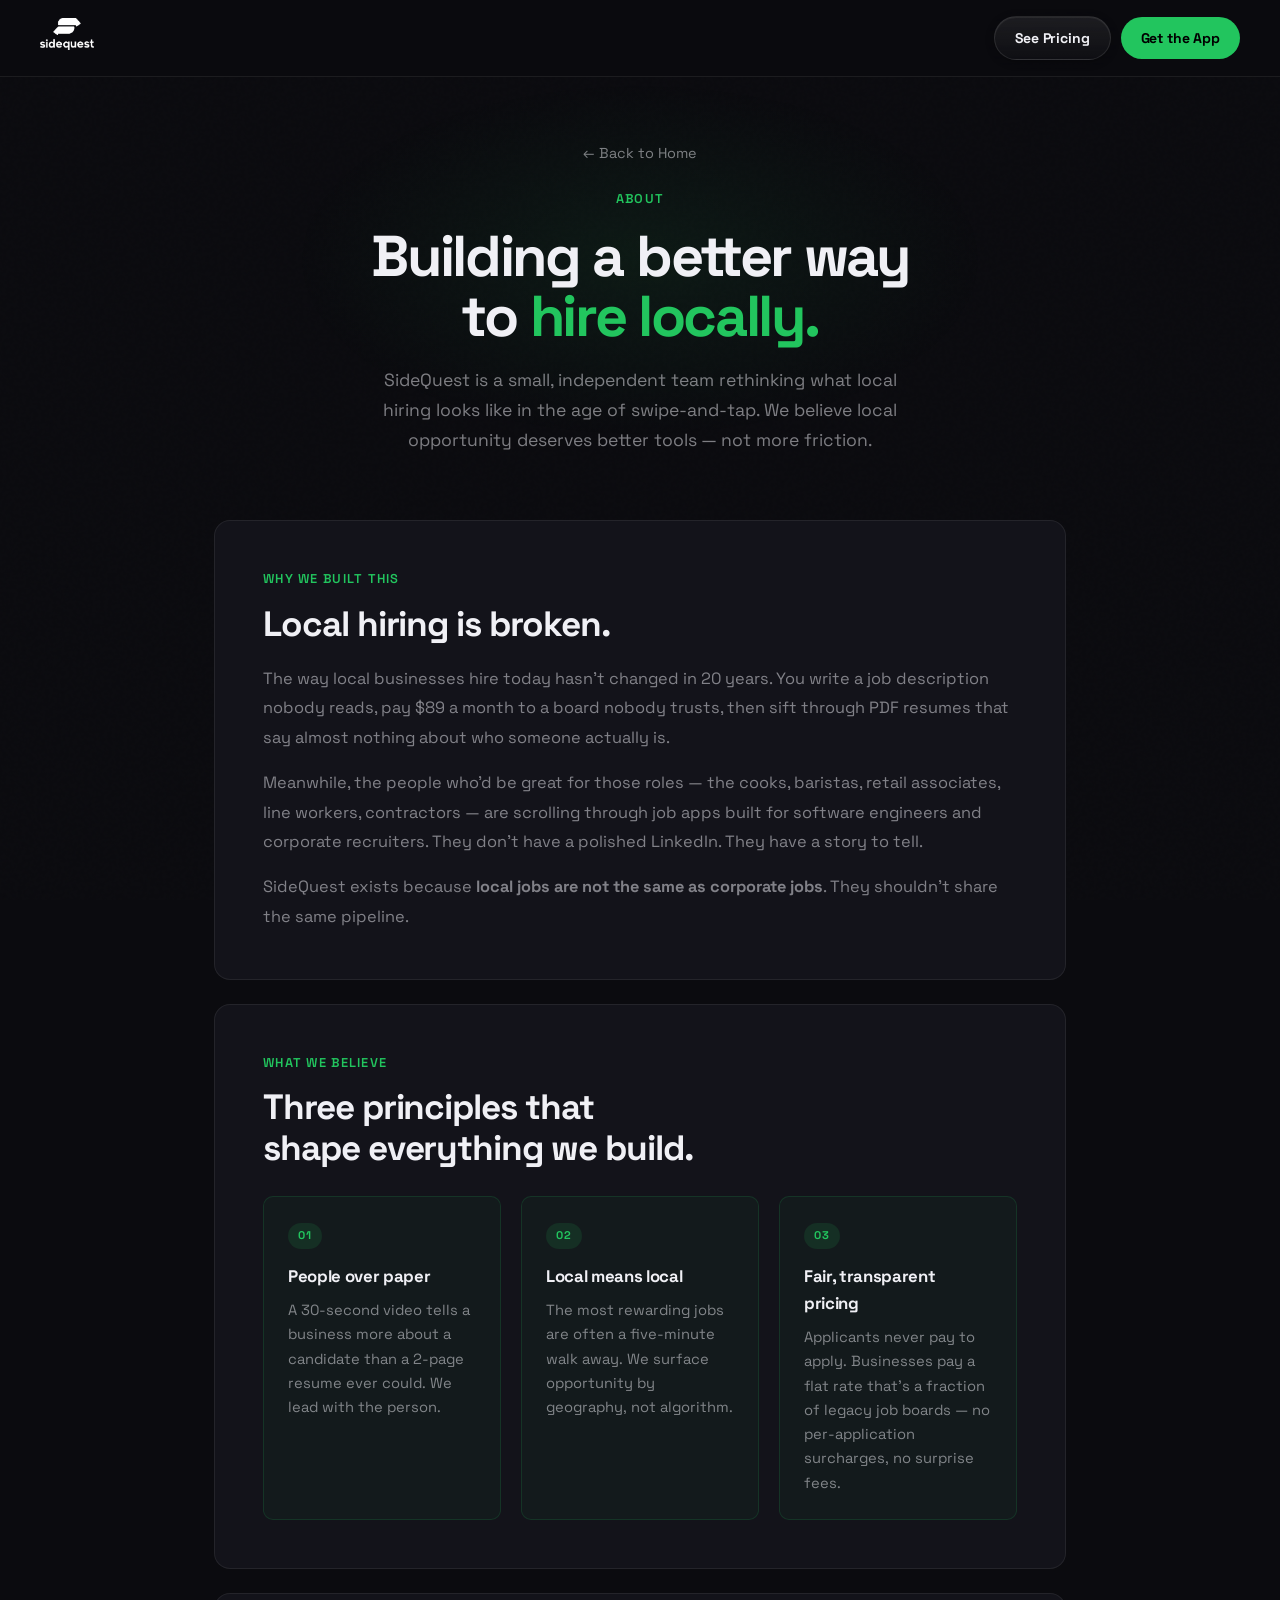
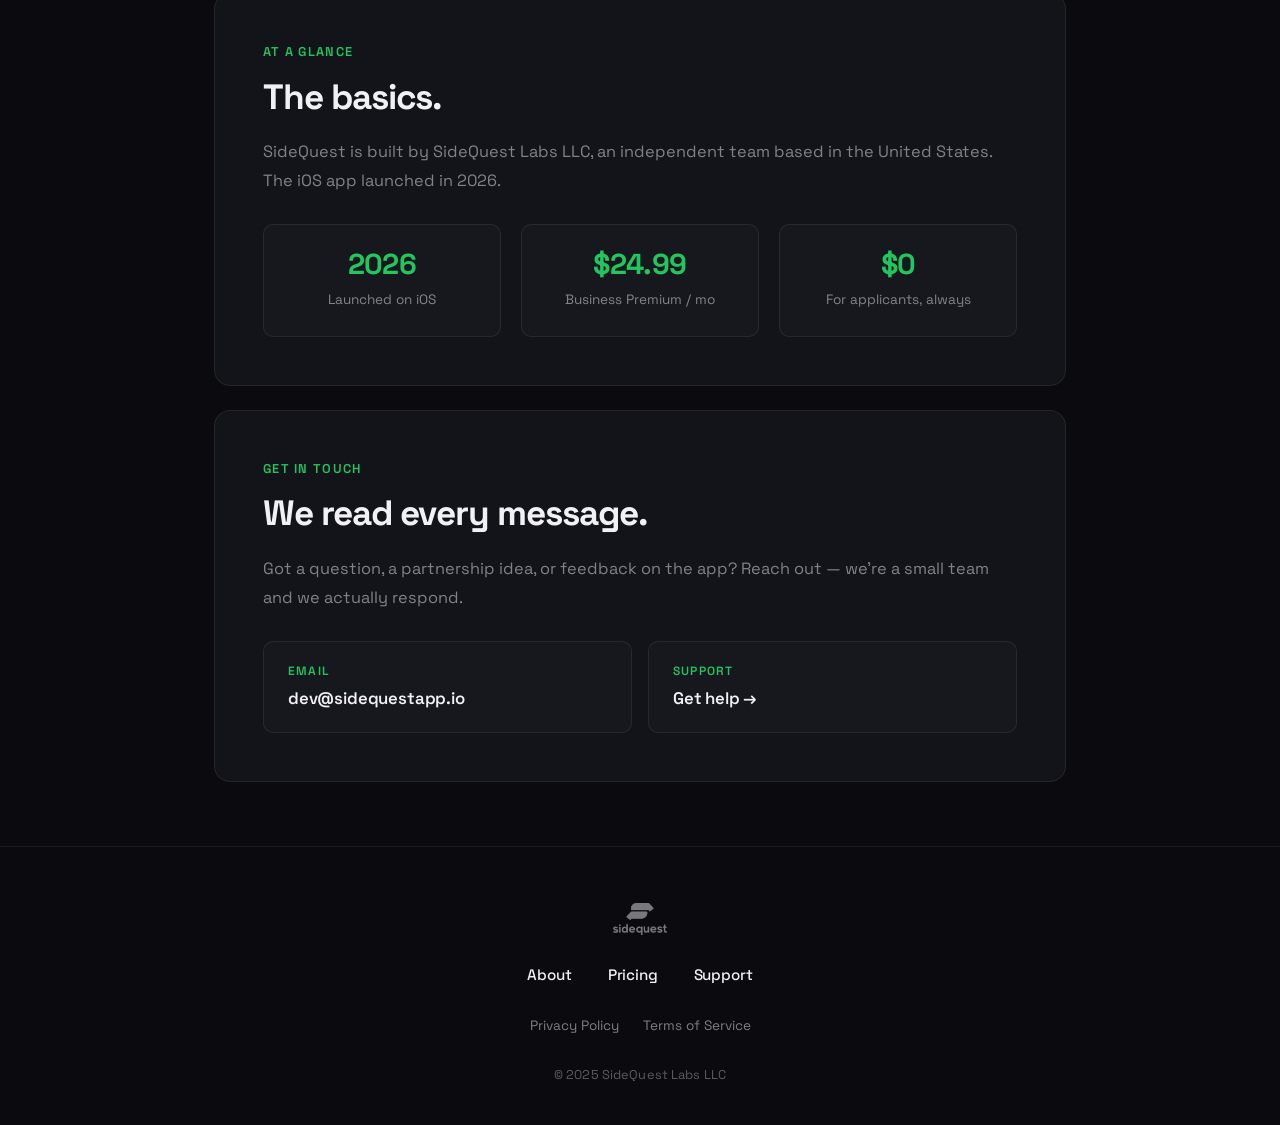
==== about.html @ ab65844a "add pricing and update landing page" ====
<!DOCTYPE html>
<html lang="en">
<head>
  <meta charset="UTF-8" />
  <meta name="viewport" content="width=device-width, initial-scale=1.0" />
  <title>About - SideQuest</title>
  <meta name="description" content="SideQuest is a faster, more human way to hire and get hired locally. No resumes, no agencies, no middlemen." />
  <link rel="stylesheet" href="styles.css" />
  <link href="https://fonts.googleapis.com/css2?family=Space+Grotesk:wght@400;500;600;700&display=swap" rel="stylesheet">
  <style>
    .about-hero {
      max-width: 760px;
      margin: 0 auto;
      padding: 140px 24px 32px;
      text-align: center;
      position: relative;
    }
    .about-hero::before {
      content: '';
      position: absolute;
      top: 80px;
      left: 50%;
      transform: translateX(-50%);
      width: 700px;
      height: 360px;
      background: radial-gradient(ellipse, rgba(34,197,94,0.08) 0%, transparent 70%);
      pointer-events: none;
      z-index: -1;
    }
    .about-hero .section-label { margin-bottom: 16px; }
    .about-hero h1 {
      font-size: clamp(2.4rem, 4.5vw, 3.6rem);
      font-weight: 700;
      letter-spacing: -0.04em;
      line-height: 1.05;
      margin-bottom: 20px;
    }
    .about-hero .accent { color: var(--green); }
    .about-hero p {
      font-size: 1.1rem;
      color: var(--text-muted);
      line-height: 1.7;
      max-width: 560px;
      margin: 0 auto;
    }
    .about-back {
      display: inline-block;
      color: var(--text-muted);
      text-decoration: none;
      font-size: 0.9rem;
      margin-bottom: 24px;
      transition: color 0.2s ease;
    }
    .about-back:hover { color: var(--green); }

    .about-container {
      max-width: 900px;
      margin: 0 auto;
      padding: 32px 24px 40px;
    }

    .about-block {
      background: var(--surface);
      border: 1px solid var(--border);
      border-radius: var(--radius);
      padding: 48px;
      margin-bottom: 24px;
    }
    .about-block .section-label { margin-bottom: 14px; }
    .about-block h2 {
      font-size: clamp(1.6rem, 3vw, 2.2rem);
      font-weight: 700;
      letter-spacing: -0.03em;
      line-height: 1.15;
      margin-bottom: 20px;
    }
    .about-block p {
      font-size: 1.02rem;
      color: var(--text-muted);
      line-height: 1.8;
      margin-bottom: 16px;
    }
    .about-block p:last-child { margin-bottom: 0; }

    .principles-grid {
      display: grid;
      grid-template-columns: 1fr 1fr 1fr;
      gap: 20px;
      margin-top: 28px;
    }
    .principle-card {
      background: rgba(34,197,94,0.04);
      border: 1px solid rgba(34,197,94,0.15);
      border-radius: var(--radius-sm);
      padding: 24px;
    }
    .principle-card .principle-num {
      display: inline-block;
      font-size: 0.7rem;
      font-weight: 700;
      color: var(--green);
      background: var(--green-dim);
      padding: 4px 10px;
      border-radius: 100px;
      letter-spacing: 0.1em;
      margin-bottom: 14px;
    }
    .principle-card h3 {
      font-size: 1.05rem;
      font-weight: 700;
      letter-spacing: -0.02em;
      margin-bottom: 8px;
      color: var(--text);
    }
    .principle-card p {
      font-size: 0.92rem;
      color: var(--text-muted);
      line-height: 1.65;
      margin: 0;
    }

    .stats-row {
      display: grid;
      grid-template-columns: repeat(3, 1fr);
      gap: 20px;
      margin-top: 28px;
    }
    .stat {
      text-align: center;
      padding: 24px 12px;
      background: rgba(255,255,255,0.02);
      border: 1px solid var(--border);
      border-radius: var(--radius-sm);
    }
    .stat .stat-num {
      display: block;
      font-size: 1.8rem;
      font-weight: 700;
      color: var(--green);
      letter-spacing: -0.02em;
      line-height: 1.1;
      margin-bottom: 6px;
    }
    .stat .stat-label {
      font-size: 0.85rem;
      color: var(--text-muted);
      line-height: 1.4;
    }

    .contact-row {
      display: flex;
      flex-wrap: wrap;
      gap: 16px;
      margin-top: 28px;
    }
    .contact-btn {
      flex: 1;
      min-width: 220px;
      display: flex;
      flex-direction: column;
      gap: 4px;
      padding: 20px 24px;
      background: rgba(255,255,255,0.02);
      border: 1px solid var(--border);
      border-radius: var(--radius-sm);
      text-decoration: none;
      transition: border-color 0.2s ease, transform 0.2s ease;
    }
    .contact-btn:hover {
      border-color: var(--green);
      transform: translateY(-2px);
    }
    .contact-btn .contact-label {
      font-size: 0.75rem;
      font-weight: 600;
      color: var(--green);
      text-transform: uppercase;
      letter-spacing: 0.1em;
    }
    .contact-btn .contact-value {
      font-size: 1.05rem;
      font-weight: 600;
      color: var(--text);
      letter-spacing: -0.01em;
    }

    @media (max-width: 760px) {
      .about-hero { padding: 110px 20px 16px; }
      .about-container { padding: 24px 20px 32px; }
      .about-block { padding: 32px 24px; }
      .principles-grid { grid-template-columns: 1fr; }
      .stats-row { grid-template-columns: repeat(3, 1fr); gap: 12px; }
      .stat { padding: 18px 8px; }
      .stat .stat-num { font-size: 1.4rem; }
    }
  </style>
</head>
<body>

  <!-- NAV -->
  <nav class="nav">
    <a href="/"><img src="assets/logo.png" alt="SideQuest" class="nav-logo"></a>
    <div class="nav-actions">
      <a href="/pricing.html" class="nav-cta-secondary">See Pricing</a>
      <a href="https://apps.apple.com/us/app/sidequest-find-local-jobs/id6760982014" target="_blank" class="nav-cta">Get the App</a>
    </div>
  </nav>

  <!-- HERO -->
  <section class="about-hero reveal">
    <a href="/" class="about-back">&larr; Back to Home</a>
    <div class="section-label">About</div>
    <h1>Building a better way<br>to <span class="accent">hire locally.</span></h1>
    <p>SideQuest is a small, independent team rethinking what local hiring looks like in the age of swipe-and-tap. We believe local opportunity deserves better tools &mdash; not more friction.</p>
  </section>

  <div class="about-container">

    <!-- WHY -->
    <section class="about-block reveal">
      <div class="section-label">Why we built this</div>
      <h2>Local hiring is broken.</h2>
      <p>The way local businesses hire today hasn't changed in 20 years. You write a job description nobody reads, pay $89 a month to a board nobody trusts, then sift through PDF resumes that say almost nothing about who someone actually is.</p>
      <p>Meanwhile, the people who'd be great for those roles &mdash; the cooks, baristas, retail associates, line workers, contractors &mdash; are scrolling through job apps built for software engineers and corporate recruiters. They don't have a polished LinkedIn. They have a story to tell.</p>
      <p>SideQuest exists because <strong>local jobs are not the same as corporate jobs</strong>. They shouldn't share the same pipeline.</p>
    </section>

    <!-- WHAT WE BELIEVE -->
    <section class="about-block reveal">
      <div class="section-label">What we believe</div>
      <h2>Three principles that<br>shape everything we build.</h2>

      <div class="principles-grid">
        <div class="principle-card">
          <span class="principle-num">01</span>
          <h3>People over paper</h3>
          <p>A 30-second video tells a business more about a candidate than a 2-page resume ever could. We lead with the person.</p>
        </div>
        <div class="principle-card">
          <span class="principle-num">02</span>
          <h3>Local means local</h3>
          <p>The most rewarding jobs are often a five-minute walk away. We surface opportunity by geography, not algorithm.</p>
        </div>
        <div class="principle-card">
          <span class="principle-num">03</span>
          <h3>Fair, transparent pricing</h3>
          <p>Applicants never pay to apply. Businesses pay a flat rate that's a fraction of legacy job boards &mdash; no per-application surcharges, no surprise fees.</p>
        </div>
      </div>
    </section>

    <!-- AT A GLANCE -->
    <section class="about-block reveal">
      <div class="section-label">At a glance</div>
      <h2>The basics.</h2>
      <p>SideQuest is built by SideQuest Labs LLC, an independent team based in the United States. The iOS app launched in 2026.</p>
      <div class="stats-row">
        <div class="stat">
          <span class="stat-num">2026</span>
          <span class="stat-label">Launched on iOS</span>
        </div>
        <div class="stat">
          <span class="stat-num">$24.99</span>
          <span class="stat-label">Business Premium / mo</span>
        </div>
        <div class="stat">
          <span class="stat-num">$0</span>
          <span class="stat-label">For applicants, always</span>
        </div>
      </div>
    </section>

    <!-- CONTACT -->
    <section class="about-block reveal">
      <div class="section-label">Get in touch</div>
      <h2>We read every message.</h2>
      <p>Got a question, a partnership idea, or feedback on the app? Reach out &mdash; we're a small team and we actually respond.</p>

      <div class="contact-row">
        <a href="mailto:dev@sidequestapp.io" class="contact-btn">
          <span class="contact-label">Email</span>
          <span class="contact-value">dev@sidequestapp.io</span>
        </a>
        <a href="/support.html" class="contact-btn">
          <span class="contact-label">Support</span>
          <span class="contact-value">Get help &rarr;</span>
        </a>
      </div>
    </section>
  </div>

  <!-- FOOTER -->
  <footer class="footer">
    <img src="assets/logo.png" alt="SideQuest" class="footer-logo">
    <div class="footer-nav">
      <a href="/about.html">About</a>
      <a href="/pricing.html">Pricing</a>
      <a href="/support.html">Support</a>
    </div>
    <div class="footer-legal">
      <a href="/privacy.html">Privacy Policy</a>
      <a href="/terms.html">Terms of Service</a>
    </div>
    <p class="footer-copyright">&copy; 2025 SideQuest Labs LLC</p>
  </footer>

  <script>
    document.documentElement.classList.add('js');
    const observer = new IntersectionObserver((entries) => {
      entries.forEach(entry => {
        if (entry.isIntersecting) entry.target.classList.add('visible');
      });
    }, { threshold: 0.1 });
    document.querySelectorAll('.reveal').forEach(el => observer.observe(el));
  </script>
</body>
</html>
---- styles.css ----
/* =========================================
   RESET & BASE
   ========================================= */
*, *::before, *::after {
  box-sizing: border-box;
  margin: 0;
  padding: 0;
}

:root {
  --green: #22c55e;
  --green-dim: rgba(34, 197, 94, 0.12);
  --green-glow: rgba(34, 197, 94, 0.3);
  --bg: #0b0b0f;
  --surface: #13131a;
  --surface-2: #1c1c26;
  --border: rgba(255,255,255,0.07);
  --text: #f0f0f5;
  --text-muted: rgba(240,240,245,0.5);
  --radius: 16px;
  --radius-sm: 10px;
}

html {
  scroll-behavior: smooth;
}

body {
  font-family: 'Space Grotesk', sans-serif;
  background-color: var(--bg);
  color: var(--text);
  line-height: 1.6;
  overflow-x: hidden;
}

/* =========================================
   NOISE OVERLAY (subtle texture)
   ========================================= */
body::before {
  content: '';
  position: fixed;
  inset: 0;
  background-image: url("data:image/svg+xml,%3Csvg viewBox='0 0 256 256' xmlns='http://www.w3.org/2000/svg'%3E%3Cfilter id='noise'%3E%3CfeTurbulence type='fractalNoise' baseFrequency='0.9' numOctaves='4' stitchTiles='stitch'/%3E%3C/filter%3E%3Crect width='100%25' height='100%25' filter='url(%23noise)' opacity='0.03'/%3E%3C/svg%3E");
  pointer-events: none;
  z-index: 0;
  opacity: 0.4;
}

/* =========================================
   NAV
   ========================================= */
.nav {
  position: fixed;
  top: 0;
  left: 0;
  right: 0;
  z-index: 100;
  display: flex;
  align-items: center;
  justify-content: space-between;
  padding: 16px 40px;
  background: rgba(11,11,15,0.7);
  backdrop-filter: blur(20px);
  -webkit-backdrop-filter: blur(20px);
  border-bottom: 1px solid var(--border);
}

.nav-logo {
  height: 32px;
  filter: invert(1);
}

.nav-actions {
  display: flex;
  align-items: center;
  gap: 10px;
}

.nav-cta,
.nav-cta:visited {
  background: var(--green);
  color: #000;
  font-weight: 700;
  font-size: 0.875rem;
  padding: 10px 20px;
  border-radius: 100px;
  text-decoration: none;
  transition: opacity 0.2s ease, transform 0.2s ease;
  letter-spacing: -0.01em;
}

.nav-cta:hover {
  opacity: 0.85;
  transform: scale(1.03);
}

.nav-cta-secondary,
.nav-cta-secondary:visited {
  background: linear-gradient(180deg, rgba(255,255,255,0.08) 0%, rgba(255,255,255,0.025) 100%);
  color: var(--text);
  font-weight: 700;
  font-size: 0.875rem;
  padding: 10px 20px;
  border-radius: 100px;
  border: 1px solid rgba(255,255,255,0.1);
  text-decoration: none;
  letter-spacing: -0.01em;
  box-shadow:
    inset 0 1px 0 rgba(255,255,255,0.06),
    0 2px 8px rgba(0,0,0,0.25);
  transition: background 0.2s ease, border-color 0.2s ease, transform 0.2s ease, box-shadow 0.2s ease;
}

.nav-cta-secondary:hover {
  background: linear-gradient(180deg, rgba(255,255,255,0.12) 0%, rgba(255,255,255,0.05) 100%);
  border-color: rgba(255,255,255,0.2);
  transform: scale(1.03);
  box-shadow:
    inset 0 1px 0 rgba(255,255,255,0.08),
    0 4px 14px rgba(0,0,0,0.35);
}

@media (max-width: 540px) {
  .nav-cta-secondary { display: none; }
}

/* =========================================
   HERO
   ========================================= */
.hero {
  min-height: 100vh;
  display: flex;
  align-items: center;
  justify-content: center;
  gap: 80px;
  padding: 120px 40px 80px;
  position: relative;
  max-width: 1100px;
  margin: 0 auto;
}

/* ambient background glow */
.hero::before {
  content: '';
  position: absolute;
  top: 10%;
  left: 50%;
  transform: translateX(-50%);
  width: 800px;
  height: 500px;
  background: radial-gradient(ellipse, rgba(34,197,94,0.08) 0%, transparent 70%);
  pointer-events: none;
}

.hero-content {
  flex: 1 1 480px;
  max-width: 520px;
}

.badge {
  display: inline-block;
  background: var(--green-dim);
  color: var(--green);
  font-size: 0.8rem;
  font-weight: 600;
  padding: 6px 14px;
  border-radius: 100px;
  border: 1px solid rgba(34,197,94,0.25);
  margin-bottom: 24px;
  letter-spacing: 0.05em;
  text-transform: uppercase;
}

.hero h1 {
  font-size: clamp(3rem, 5vw, 4.5rem);
  font-weight: 700;
  line-height: 1.05;
  letter-spacing: -0.04em;
  margin-bottom: 20px;
}

.accent {
  color: var(--green);
}

.hero-sub {
  font-size: 1.15rem;
  color: var(--text-muted);
  margin-bottom: 40px;
  max-width: 400px;
  line-height: 1.7;
}

.hero-actions {
  display: flex;
  flex-direction: column;
  gap: 20px;
  align-items: flex-start;
}

.btn-primary {
  display: inline-block;
  background: var(--green);
  color: #000;
  font-weight: 700;
  font-size: 1rem;
  padding: 14px 28px;
  border-radius: 100px;
  text-decoration: none;
  transition: opacity 0.2s, transform 0.2s;
  letter-spacing: -0.01em;
}

.btn-primary:hover {
  opacity: 0.85;
  transform: scale(1.03);
}

.store-pills {
  display: flex;
  gap: 16px;
  align-items: center;
}

.android-coming {
  font-size: 0.9rem;
  color: var(--text-muted);
  font-weight: 500;
}

.pricing-link,
.pricing-link:visited {
  color: var(--green);
  font-size: 0.9rem;
  font-weight: 600;
  text-decoration: none;
  letter-spacing: -0.01em;
  transition: opacity 0.2s ease;
}

.pricing-link:hover {
  opacity: 0.8;
}

.price-hint {
  display: inline-flex;
  align-items: center;
  gap: 8px;
  font-size: 0.85rem;
  color: var(--text-muted);
  flex-wrap: wrap;
}

.price-hint strong {
  color: var(--text);
  font-weight: 600;
}

.price-hint .dot {
  width: 4px;
  height: 4px;
  border-radius: 50%;
  background: var(--text-muted);
  display: inline-block;
}

.store-pills img {
  height: 40px;
  border-radius: 8px;
  opacity: 0.75;
  transition: opacity 0.2s;
}

.store-pills img:hover {
  opacity: 1;
}

/* =========================================
   APP STORE BUTTON (NATIVE)
   ========================================= */
.app-store-btn {
  display: flex;
  align-items: center;
  gap: 8px;
  background: #000;
  color: var(--text);
  padding: 6px 14px;
  border-radius: 8px;
  border: 1px solid rgba(255,255,255,0.1);
  text-decoration: none;
  transition: all 0.2s ease;
}

.app-store-btn:hover {
  transform: translateY(-2px);
  border-color: var(--green);
  box-shadow: 0 8px 20px rgba(34, 197, 94, 0.2) !important;
  animation-play-state: paused;
}

.app-store-btn .apple-icon {
  width: 18px;
  height: 18px;
  flex-shrink: 0;
  margin-bottom: 2px;
}

.app-store-text {
  display: flex;
  flex-direction: column;
  align-items: flex-start;
  white-space: nowrap;
}

.download-text {
  font-size: 0.55rem;
  font-weight: 500;
  text-transform: uppercase;
  letter-spacing: 0.02em;
  color: var(--text-muted);
  line-height: 1;
}

.store-name {
  font-size: 0.95rem;
  font-weight: 600;
  line-height: 1.1;
  letter-spacing: -0.01em;
}

.hero-visual {
  flex: 0 0 auto;
  position: relative;
  display: flex;
  align-items: center;
  justify-content: center;
}

.phone-glow {
  position: absolute;
  width: 260px;
  height: 500px;
  background: radial-gradient(ellipse, var(--green-glow) 0%, transparent 70%);
  filter: blur(40px);
  pointer-events: none;
}

.hero-phone {
  width: 260px;
  border-radius: 36px;
  box-shadow: 0 40px 80px rgba(0,0,0,0.6), 0 0 0 1px rgba(255,255,255,0.06);
  position: relative;
  z-index: 1;
}

/* =========================================
   SECTION COMMON
   ========================================= */
.section-container {
  max-width: 1100px;
  margin: 0 auto;
  padding: 100px 40px;
}

.section-label {
  font-size: 0.8rem;
  font-weight: 600;
  color: var(--green);
  text-transform: uppercase;
  letter-spacing: 0.1em;
  margin-bottom: 16px;
}

.section-title {
  font-size: clamp(2rem, 4vw, 3rem);
  font-weight: 700;
  letter-spacing: -0.03em;
  line-height: 1.1;
  margin-bottom: 60px;
}

/* =========================================
   ROLES GRID
   ========================================= */
.roles-grid {
  display: grid;
  grid-template-columns: 1fr 1fr;
  gap: 24px;
}

.role-card {
  background: var(--surface);
  border: 1px solid var(--border);
  border-radius: var(--radius);
  padding: 36px;
  transition: border-color 0.3s ease, transform 0.3s ease;
}

.role-card:hover {
  border-color: rgba(34,197,94,0.3);
  transform: translateY(-4px);
}

.role-icon {
  width: 48px;
  height: 48px;
  border-radius: 12px;
  display: flex;
  align-items: center;
  justify-content: center;
  margin-bottom: 20px;
}

.applicant-icon {
  background: var(--green-dim);
  color: var(--green);
}

.biz-icon {
  background: rgba(255,255,255,0.05);
  color: var(--text-muted);
}

.role-card h3 {
  font-size: 1.25rem;
  font-weight: 700;
  letter-spacing: -0.02em;
  margin-bottom: 16px;
}

.role-card ul {
  list-style: none;
  padding: 0;
  display: flex;
  flex-direction: column;
  gap: 10px;
}

.role-card ul li {
  font-size: 0.95rem;
  color: var(--text-muted);
  padding-left: 20px;
  position: relative;
}

.role-card ul li::before {
  content: '→';
  position: absolute;
  left: 0;
  color: var(--green);
  font-size: 0.8rem;
  top: 2px;
}

/* =========================================
   SCREENSHOTS SHOWCASE
   ========================================= */
.screenshots-section {
  border-top: 1px solid var(--border);
}

.screenshots-showcase {
  display: grid;
  grid-template-columns: repeat(3, 1fr);
  gap: 32px;
  align-items: start;
}

.screenshot-item {
  display: flex;
  flex-direction: column;
  align-items: center;
  gap: 20px;
}

.app-screenshot {
  width: 100%;
  max-width: 220px;
  height: auto;
  border-radius: 28px;
  box-shadow: 0 24px 60px rgba(0,0,0,0.5), 0 0 0 1px rgba(255,255,255,0.06);
  transition: transform 0.4s ease, box-shadow 0.4s ease;
}

.app-screenshot:hover {
  transform: translateY(-8px) scale(1.02);
  box-shadow: 0 40px 80px rgba(0,0,0,0.6), 0 0 0 1px rgba(34,197,94,0.2);
}

.screenshot-caption {
  text-align: center;
}

.caption-step {
  display: block;
  font-size: 0.75rem;
  font-weight: 700;
  color: var(--green);
  letter-spacing: 0.1em;
  margin-bottom: 6px;
}

.screenshot-caption p {
  font-size: 0.9rem;
  color: var(--text-muted);
  line-height: 1.5;
}

/* =========================================
   MISSION
   ========================================= */
.mission-section {
  border-top: 1px solid var(--border);
}

.mission-card {
  background: var(--surface);
  border: 1px solid var(--border);
  border-radius: 24px;
  padding: 64px;
  text-align: center;
  position: relative;
  overflow: hidden;
}

.mission-card::before {
  content: '';
  position: absolute;
  top: 0;
  left: 50%;
  transform: translateX(-50%);
  width: 600px;
  height: 200px;
  background: radial-gradient(ellipse, rgba(34,197,94,0.08) 0%, transparent 70%);
  pointer-events: none;
}

.mission-card .section-label {
  margin-bottom: 20px;
}

.mission-card h2 {
  font-size: clamp(1.8rem, 3.5vw, 2.8rem);
  font-weight: 700;
  letter-spacing: -0.03em;
  line-height: 1.15;
  margin-bottom: 20px;
}

.mission-card p {
  font-size: 1.05rem;
  color: var(--text-muted);
  max-width: 520px;
  margin: 0 auto 36px;
  line-height: 1.75;
}

/* =========================================
   FOOTER
   ========================================= */
.footer {
  border-top: 1px solid var(--border);
  padding: 56px 40px 40px;
  text-align: center;
  display: flex;
  flex-direction: column;
  align-items: center;
  gap: 28px;
}

.footer-logo {
  height: 32px;
  filter: invert(1);
  opacity: 0.45;
}

.footer-nav {
  display: flex;
  flex-wrap: wrap;
  justify-content: center;
  gap: 36px;
}

.footer-nav a,
.footer-nav a:visited {
  color: var(--text);
  font-size: 0.95rem;
  font-weight: 500;
  letter-spacing: -0.01em;
  text-decoration: none;
  transition: color 0.2s ease;
}

.footer-nav a:hover {
  color: var(--green);
}

.footer-legal {
  display: flex;
  flex-wrap: wrap;
  justify-content: center;
  gap: 24px;
}

.footer-legal a,
.footer-legal a:visited {
  color: var(--text-muted);
  font-size: 0.85rem;
  text-decoration: none;
  transition: color 0.2s ease;
}

.footer-legal a:hover {
  color: var(--green);
}

.footer-copyright {
  font-size: 0.8rem;
  color: var(--text-muted);
  opacity: 0.7;
  margin: 0;
  letter-spacing: 0.01em;
}

@media (max-width: 600px) {
  .footer {
    padding: 40px 24px 32px;
    gap: 24px;
  }
  .footer-nav { gap: 24px; }
  .footer-legal { gap: 16px; }
}

/* =========================================
   ANIMATIONS
   ========================================= */
@keyframes floating {
  0%, 100% { transform: translateY(0); }
  50% { transform: translateY(-12px); }
}

.floating {
  animation: floating 4s ease-in-out infinite;
}

.floating-delayed {
  animation: floating 4s ease-in-out infinite;
  animation-delay: -2s;
}

@keyframes pulse-ring {
  0%, 100% {
    box-shadow: 0 0 0 0 rgba(34,197,94,0.3);
  }
  50% {
    box-shadow: 0 0 0 10px rgba(34,197,94,0);
  }
}

.pulse-btn {
  animation: pulse-ring 2.5s infinite;
}

/* Reveal on scroll — only hide when JS is available */
.js .reveal {
  opacity: 0;
  transform: translateY(32px);
  transition: opacity 0.7s ease, transform 0.7s ease;
}

.reveal.delay-1 {
  transition-delay: 0.15s;
}

.reveal.delay-2 {
  transition-delay: 0.3s;
}

.reveal.visible {
  opacity: 1;
  transform: translateY(0);
}

/* =========================================
   RESPONSIVE
   ========================================= */
@media (max-width: 900px) {
  .nav {
    padding: 14px 24px;
  }

  .hero {
    flex-direction: column-reverse;
    gap: 48px;
    padding: 100px 24px 60px;
    text-align: center;
    min-height: auto;
  }

  .hero-content {
    max-width: 100%;
  }

  .hero-actions {
    align-items: center;
  }

  .hero-sub {
    margin: 0 auto 40px;
  }

  .hero-phone {
    width: 200px;
  }

  .phone-glow {
    width: 200px;
    height: 380px;
  }

  .section-container {
    padding: 72px 24px;
  }

  .roles-grid {
    grid-template-columns: 1fr;
  }

  .screenshots-showcase {
    grid-template-columns: 1fr;
    gap: 48px;
  }


  .screenshot-item {
    flex-direction: row;
    text-align: left;
    gap: 24px;
  }

  .app-screenshot {
    max-width: 130px;
    flex-shrink: 0;
  }

  .screenshot-caption {
    text-align: left;
  }

  .mission-card {
    padding: 40px 24px;
  }
}

@media (max-width: 480px) {
  .hero h1 {
    font-size: 2.5rem;
  }

  .store-pills {
    justify-content: center;
  }

  .screenshot-item {
    flex-direction: column;
    align-items: center;
    text-align: center;
  }

  .app-screenshot {
    max-width: 180px;
  }

  .screenshot-caption {
    text-align: center;
  }
}
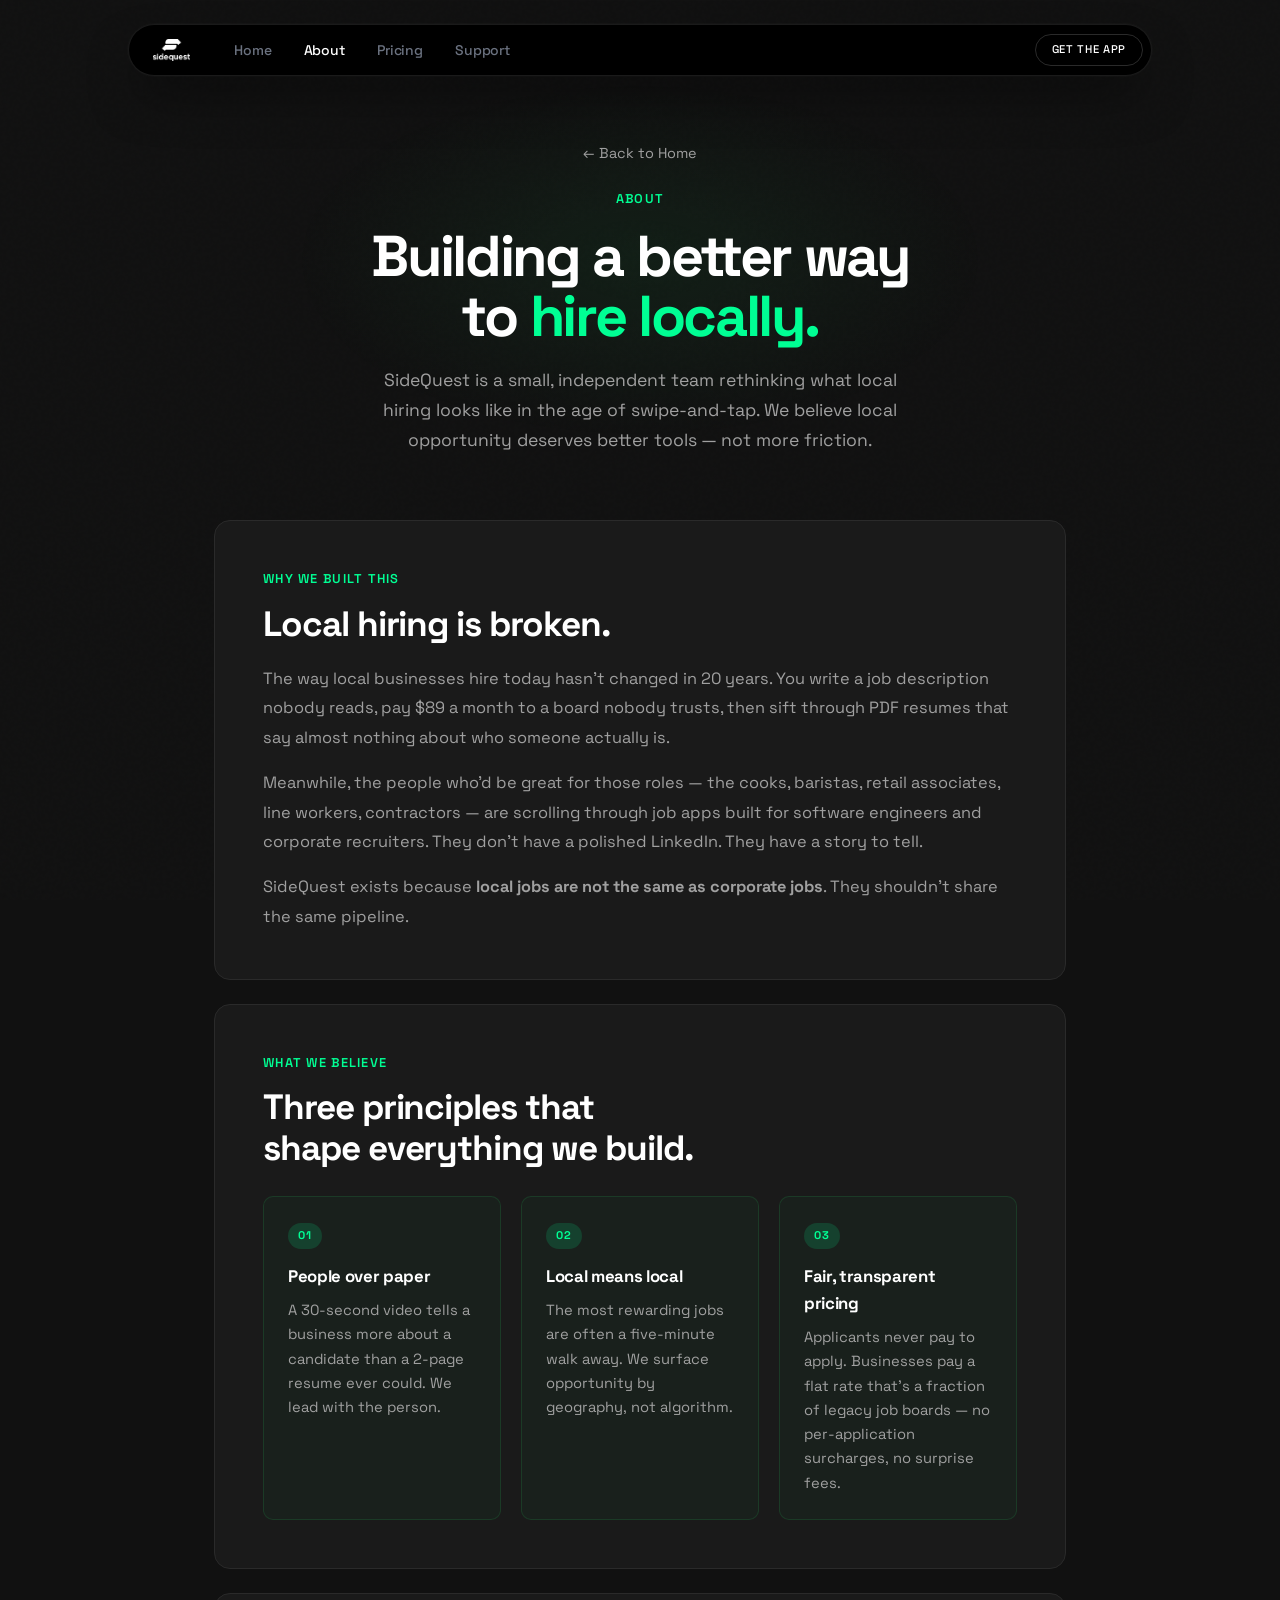
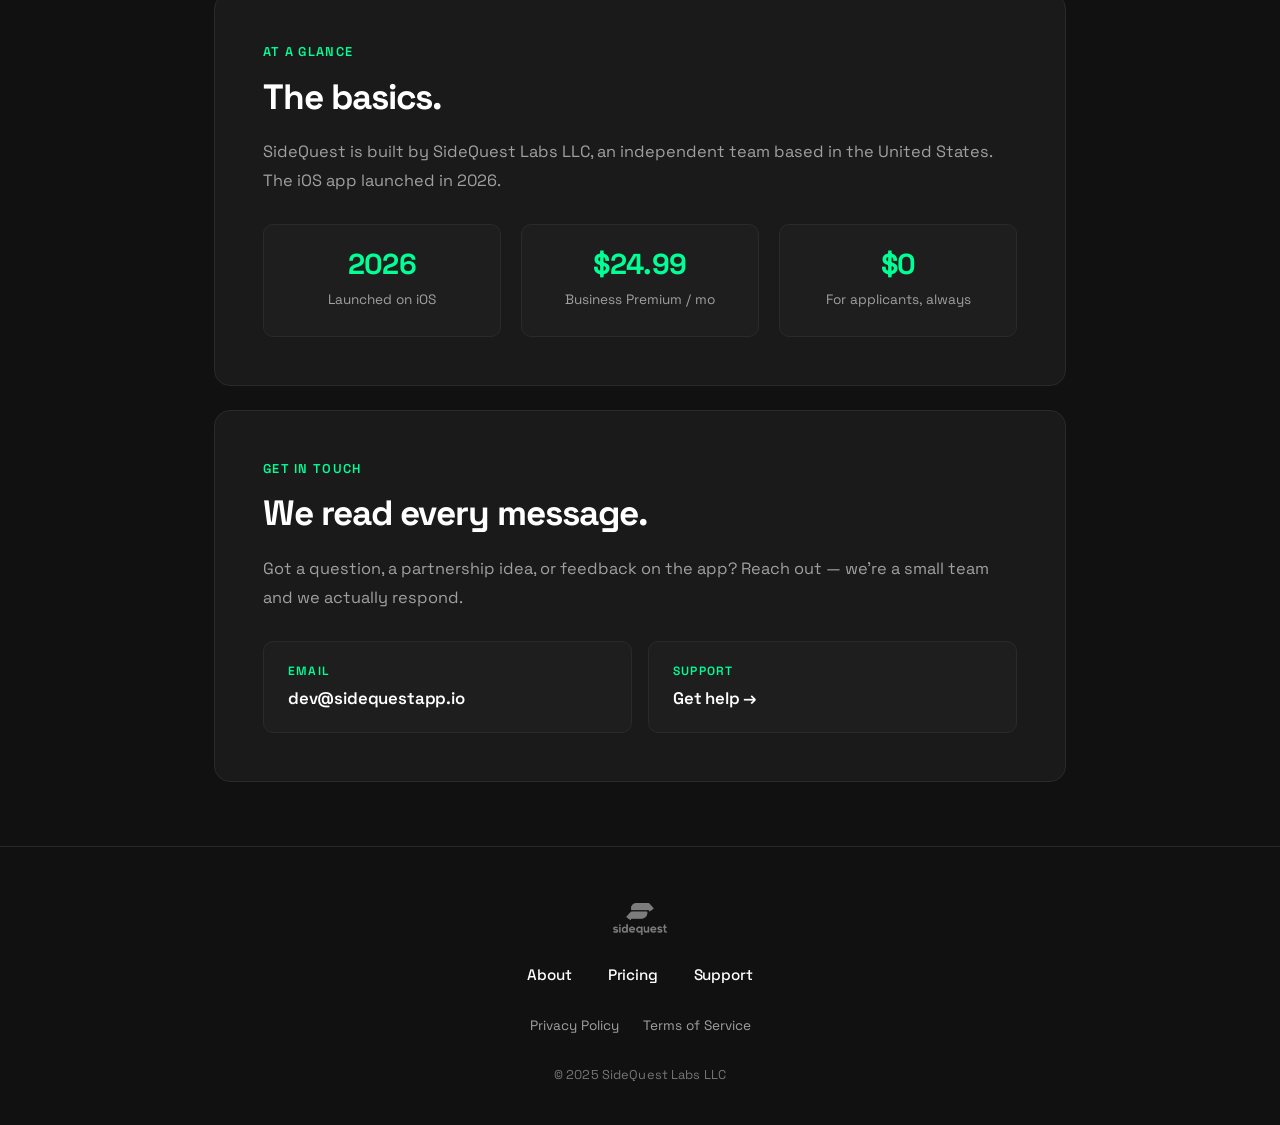
==== commit b96befdc: "update views" ====
--- a/about.html
+++ b/about.html
@@ -197,13 +197,20 @@
 </head>
 <body>
 
-  <!-- NAV -->
-  <nav class="nav">
-    <a href="/"><img src="assets/logo.png" alt="SideQuest" class="nav-logo"></a>
-    <div class="nav-actions">
-      <a href="/pricing.html" class="nav-cta-secondary">See Pricing</a>
-      <a href="https://apps.apple.com/us/app/sidequest-find-local-jobs/id6760982014" target="_blank" class="nav-cta">Get the App</a>
+  <!-- NAV (pill — mirrors the web-ui `PillNavbar`) -->
+  <nav class="lp-nav-pill" aria-label="Primary">
+    <div class="lp-nav-pill-left">
+      <a href="/" class="lp-nav-pill-logo" aria-label="SideQuest home">
+        <img src="assets/logo.png" alt="SideQuest">
+      </a>
+      <div class="lp-nav-pill-links">
+        <a href="/" class="lp-nav-pill-link">Home</a>
+        <a href="/about.html" class="lp-nav-pill-link is-active">About</a>
+        <a href="/pricing.html" class="lp-nav-pill-link">Pricing</a>
+        <a href="/support.html" class="lp-nav-pill-link" data-collapse>Support</a>
+      </div>
     </div>
+    <a href="https://apps.apple.com/us/app/sidequest-find-local-jobs/id6760982014" target="_blank" rel="noopener" class="lp-nav-pill-cta">Get the App</a>
   </nav>
 
   <!-- HERO -->
--- a/styles.css
+++ b/styles.css
@@ -8,15 +8,24 @@
 }
 
 :root {
-  --green: #22c55e;
-  --green-dim: rgba(34, 197, 94, 0.12);
-  --green-glow: rgba(34, 197, 94, 0.3);
-  --bg: #0b0b0f;
-  --surface: #13131a;
-  --surface-2: #1c1c26;
-  --border: rgba(255,255,255,0.07);
-  --text: #f0f0f5;
-  --text-muted: rgba(240,240,245,0.5);
+  /* Brand mint — same hex as the web-ui (`#00FF94`). Token kept named
+     `--green` to minimize churn across the other static pages. */
+  --green: #00FF94;
+  --green-dim: rgba(0, 255, 148, 0.15);
+  --green-glow: rgba(0, 255, 148, 0.32);
+  --green-dark: #0A2A1A;
+  /* Blue is reserved for inline links only — mirrors the web-ui rule. */
+  --blue: #3B82F6;
+  --blue-hover: #2563EB;
+  /* Surface stack — matches `palettes.ts "current"` and the login card. */
+  --bg: #111111;
+  --surface: #1A1A1A;
+  --surface-2: #222222;
+  --border: #2A2A2A;
+  --border-strong: rgba(255,255,255,0.20);
+  --text: #FFFFFF;
+  --text-muted: #A0A0A0;
+  --text-faint: #6B7280;
   --radius: 16px;
   --radius-sm: 10px;
 }
@@ -120,8 +129,17 @@
     0 4px 14px rgba(0,0,0,0.35);
 }
 
+.nav-cta-secondary .nav-cta-short { display: none; }
+
 @media (max-width: 540px) {
-  .nav-cta-secondary { display: none; }
+  .nav-actions { gap: 6px; }
+  .nav-cta,
+  .nav-cta-secondary {
+    padding: 8px 14px;
+    font-size: 0.8rem;
+  }
+  .nav-cta-secondary .nav-cta-full { display: none; }
+  .nav-cta-secondary .nav-cta-short { display: inline; }
 }
 
 /* =========================================
@@ -148,7 +166,7 @@
   transform: translateX(-50%);
   width: 800px;
   height: 500px;
-  background: radial-gradient(ellipse, rgba(34,197,94,0.08) 0%, transparent 70%);
+  background: radial-gradient(ellipse, rgba(0,255,148,0.08) 0%, transparent 70%);
   pointer-events: none;
 }
 
@@ -165,7 +183,7 @@
   font-weight: 600;
   padding: 6px 14px;
   border-radius: 100px;
-  border: 1px solid rgba(34,197,94,0.25);
+  border: 1px solid rgba(0,255,148,0.25);
   margin-bottom: 24px;
   letter-spacing: 0.05em;
   text-transform: uppercase;
@@ -294,7 +312,7 @@
 .app-store-btn:hover {
   transform: translateY(-2px);
   border-color: var(--green);
-  box-shadow: 0 8px 20px rgba(34, 197, 94, 0.2) !important;
+  box-shadow: 0 8px 20px rgba(0, 255, 148, 0.2) !important;
   animation-play-state: paused;
 }
 
@@ -397,7 +415,7 @@
 }
 
 .role-card:hover {
-  border-color: rgba(34,197,94,0.3);
+  border-color: rgba(0,255,148,0.3);
   transform: translateY(-4px);
 }
 
@@ -484,7 +502,7 @@
 
 .app-screenshot:hover {
   transform: translateY(-8px) scale(1.02);
-  box-shadow: 0 40px 80px rgba(0,0,0,0.6), 0 0 0 1px rgba(34,197,94,0.2);
+  box-shadow: 0 40px 80px rgba(0,0,0,0.6), 0 0 0 1px rgba(0,255,148,0.2);
 }
 
 .screenshot-caption {
@@ -504,6 +522,142 @@
   font-size: 0.9rem;
   color: var(--text-muted);
   line-height: 1.5;
+}
+
+/* =========================================
+   USER STORIES
+   ========================================= */
+.user-stories-section {
+  border-top: 1px solid var(--border);
+}
+
+.user-stories-grid {
+  display: grid;
+  grid-template-columns: 1fr 1fr;
+  gap: 24px;
+}
+
+.user-story-card {
+  display: block;
+  border-radius: 24px;
+  overflow: hidden;
+  background: var(--surface);
+  border: 1px solid var(--border);
+  transition: transform 0.4s ease, border-color 0.4s ease, box-shadow 0.4s ease;
+  text-decoration: none;
+}
+
+.user-story-card img {
+  display: block;
+  width: 100%;
+  height: auto;
+}
+
+.user-story-card:hover {
+  transform: translateY(-6px);
+  border-color: rgba(0,255,148,0.32);
+  box-shadow:
+    0 30px 70px rgba(0,0,0,0.55),
+    0 0 0 1px rgba(0,255,148,0.18);
+}
+
+@media (max-width: 760px) {
+  .user-stories-grid {
+    grid-template-columns: 1fr;
+    gap: 16px;
+  }
+  .user-story-card { border-radius: 18px; }
+}
+
+/* =========================================
+   FLOW (V2 editorial cards)
+   ========================================= */
+.flow-section {
+  border-top: 1px solid var(--border);
+}
+
+.flow-grid-wrap {
+  position: relative;
+}
+
+.flow-grid {
+  display: flex;
+  gap: 24px;
+  overflow-x: auto;
+  scroll-snap-type: x mandatory;
+  scroll-behavior: smooth;
+  scrollbar-width: none;
+  -ms-overflow-style: none;
+  padding: 20px 4px 32px;
+}
+.flow-grid::-webkit-scrollbar { display: none; }
+
+.flow-card {
+  flex: 0 0 560px;
+  width: 560px;
+  height: auto;
+  border-radius: 18px;
+  scroll-snap-align: start;
+  scroll-snap-stop: always;
+  box-shadow:
+    0 24px 60px rgba(0,0,0,0.5),
+    0 0 0 1px rgba(255,255,255,0.04);
+  transition: transform 0.4s ease, box-shadow 0.4s ease;
+  display: block;
+}
+
+.flow-card:hover {
+  transform: translateY(-6px);
+  box-shadow:
+    0 36px 80px rgba(0,0,0,0.6),
+    0 0 0 1px rgba(0,255,148,0.18);
+}
+
+.flow-fade {
+  position: absolute;
+  top: 0;
+  right: -4px;
+  bottom: 0;
+  width: 100px;
+  background: linear-gradient(to left, var(--bg) 8%, transparent 100%);
+  pointer-events: none;
+  z-index: 1;
+}
+
+.flow-swipe-hint {
+  display: none;
+  align-items: center;
+  justify-content: center;
+  gap: 8px;
+  margin-top: 4px;
+  font-size: 0.85rem;
+  color: var(--text-muted);
+  font-weight: 500;
+  letter-spacing: 0.02em;
+}
+
+.flow-swipe-hint .arrow {
+  display: inline-block;
+  color: var(--green);
+  font-weight: 700;
+  animation: swipe-nudge 1.6s ease-in-out infinite;
+}
+
+@keyframes swipe-nudge {
+  0%, 100% { transform: translateX(0); }
+  50% { transform: translateX(6px); }
+}
+
+@media (max-width: 900px) {
+  .flow-card {
+    flex: 0 0 78vw;
+    width: 78vw;
+  }
+  .flow-fade {
+    width: 40px;
+    background: linear-gradient(to left, rgba(0,0,0,0.35) 0%, transparent 100%);
+  }
+  .flow-swipe-hint { display: flex; }
 }
 
 /* =========================================
@@ -531,7 +685,7 @@
   transform: translateX(-50%);
   width: 600px;
   height: 200px;
-  background: radial-gradient(ellipse, rgba(34,197,94,0.08) 0%, transparent 70%);
+  background: radial-gradient(ellipse, rgba(0,255,148,0.08) 0%, transparent 70%);
   pointer-events: none;
 }
 
@@ -650,10 +804,10 @@
 
 @keyframes pulse-ring {
   0%, 100% {
-    box-shadow: 0 0 0 0 rgba(34,197,94,0.3);
+    box-shadow: 0 0 0 0 rgba(0,255,148,0.3);
   }
   50% {
-    box-shadow: 0 0 0 10px rgba(34,197,94,0);
+    box-shadow: 0 0 0 10px rgba(0,255,148,0);
   }
 }
 
@@ -775,3 +929,816 @@
     text-align: center;
   }
 }
+
+/* =========================================
+   v2 LANDING — mirrors the web-ui rebuild
+   (`web/src/components/landing/*`). Component-scoped classes use the
+   `lp-` prefix so they can't collide with any existing class on the
+   other static pages.
+   ========================================= */
+
+/* ---------- shared layout helpers ---------- */
+.lp-section {
+  max-width: 1100px;
+  margin: 0 auto;
+  padding: 96px 40px;
+  position: relative;
+}
+.lp-eyebrow {
+  display: block;
+  margin-bottom: 12px;
+  font-size: 0.72rem;
+  font-weight: 700;
+  letter-spacing: 0.12em;
+  color: var(--green);
+  text-transform: uppercase;
+}
+.lp-section-title {
+  font-size: clamp(2rem, 4.5vw, 3.2rem);
+  font-weight: 700;
+  letter-spacing: -0.03em;
+  line-height: 1.05;
+  margin-bottom: 48px;
+}
+.lp-section-title .accent {
+  background: linear-gradient(135deg, var(--green) 0%, #33FFA8 100%);
+  -webkit-background-clip: text;
+  background-clip: text;
+  color: transparent;
+}
+@media (max-width: 760px) {
+  .lp-section { padding: 64px 24px; }
+}
+
+/* ---------- HERO: layered phone stack ---------- */
+.lp-hero {
+  position: relative;
+  max-width: 1200px;
+  margin: 0 auto;
+  padding: 120px 40px 40px;
+  display: grid;
+  grid-template-columns: 1.05fr 1fr;
+  gap: 40px;
+  align-items: center;
+}
+.lp-hero-copy { text-align: left; }
+.lp-hero-badge {
+  display: inline-flex;
+  align-items: center;
+  gap: 6px;
+  background: var(--surface);
+  border: 1px solid var(--border);
+  border-radius: 100px;
+  padding: 6px 12px;
+  font-size: 0.72rem;
+  font-weight: 600;
+  letter-spacing: 0.08em;
+  text-transform: uppercase;
+  color: var(--text-muted);
+}
+.lp-hero h1 {
+  margin-top: 20px;
+  font-size: clamp(3rem, 7vw, 4rem);
+  font-weight: 700;
+  line-height: 1.02;
+  letter-spacing: -0.03em;
+  color: var(--text);
+}
+.lp-hero h1 .accent { color: var(--green); }
+.lp-hero-sub {
+  margin-top: 24px;
+  font-size: 1.0625rem;
+  line-height: 1.6;
+  color: var(--text-muted);
+  max-width: 520px;
+}
+.lp-hero-actions {
+  margin-top: 32px;
+  display: flex;
+  flex-direction: column;
+  gap: 20px;
+  align-items: flex-start;
+}
+.lp-hero-fineprint {
+  font-size: 0.75rem;
+  color: var(--text-faint);
+}
+
+/* Layered phone stack */
+.lp-hero-stack {
+  position: relative;
+  height: 720px;
+  width: 100%;
+  max-width: 620px;
+  margin: 0 auto;
+  display: flex;
+  align-items: center;
+  justify-content: center;
+}
+.lp-hero-glow {
+  position: absolute;
+  width: 460px;
+  height: 460px;
+  background: radial-gradient(circle,
+    rgba(0,255,148,0.28) 0%,
+    rgba(0,255,148,0.08) 45%,
+    transparent 70%);
+  filter: blur(32px);
+  pointer-events: none;
+  animation: lp-glow-pulse 6s ease-in-out infinite;
+  z-index: 0;
+}
+@keyframes lp-glow-pulse {
+  0%, 100% { opacity: 0.7;  transform: scale(0.95); }
+  50%      { opacity: 1;    transform: scale(1.02); }
+}
+
+.lp-phone {
+  position: absolute;
+  width: 300px;
+  height: 619px; /* width * (660 / 320) */
+  border-radius: 44px;
+  background: none;
+  padding: 0;
+  border: none;
+  cursor: pointer;
+  transition:
+    transform 0.7s cubic-bezier(0.22, 1, 0.36, 1),
+    opacity 0.7s cubic-bezier(0.22, 1, 0.36, 1);
+  outline: none;
+}
+.lp-phone:focus-visible {
+  box-shadow: 0 0 0 4px var(--bg), 0 0 0 6px var(--green);
+}
+.lp-phone[data-slot="front"] {
+  transform: translate(0, 0) rotate(0deg) scale(1);
+  opacity: 1;
+  z-index: 30;
+  cursor: default;
+}
+.lp-phone[data-slot="left"] {
+  transform: translate(-190px, 36px) rotate(-10deg) scale(0.78);
+  opacity: 0.55;
+  z-index: 10;
+}
+.lp-phone[data-slot="right"] {
+  transform: translate(190px, 36px) rotate(10deg) scale(0.78);
+  opacity: 0.55;
+  z-index: 10;
+}
+.lp-phone[data-slot="left"]:hover,
+.lp-phone[data-slot="right"]:hover {
+  opacity: 0.95;
+}
+.lp-phone[data-slot="left"]:hover {
+  transform: translate(-190px, 28px) rotate(-10deg) scale(0.83);
+}
+.lp-phone[data-slot="right"]:hover {
+  transform: translate(190px, 28px) rotate(10deg) scale(0.83);
+}
+
+.lp-phone-float {
+  width: 100%;
+  height: 100%;
+  position: relative;
+  animation: lp-phone-float 6s ease-in-out infinite;
+}
+.lp-phone[data-id="dashboard"] .lp-phone-float { animation-duration: 5.5s; animation-delay: 0s; }
+.lp-phone[data-id="profile"]   .lp-phone-float { animation-duration: 6.2s; animation-delay: 0.6s; }
+.lp-phone[data-id="listing"]   .lp-phone-float { animation-duration: 6.9s; animation-delay: 1.2s; }
+@keyframes lp-phone-float {
+  0%, 100% { transform: translateY(0); }
+  50%      { transform: translateY(-10px); }
+}
+
+.lp-phone-frame {
+  position: relative;
+  width: 100%;
+  height: 100%;
+  border-radius: 44px;
+  background: linear-gradient(to bottom, #1a1a23, #0d0d12);
+  padding: 6px;
+  box-shadow:
+    0 30px 80px rgba(0,0,0,0.6),
+    inset 0 0 0 1px rgba(255,255,255,0.04);
+  border: 1px solid rgba(255,255,255,0.10);
+}
+.lp-phone-screen {
+  position: relative;
+  width: 100%;
+  height: 100%;
+  border-radius: 38px;
+  overflow: hidden;
+  background: var(--bg);
+}
+.lp-phone-screen img {
+  width: 100%;
+  height: 100%;
+  object-fit: cover;
+  object-position: top;
+  display: block;
+}
+.lp-phone-island {
+  position: absolute;
+  top: 8px;
+  left: 50%;
+  transform: translateX(-50%);
+  width: 88px;
+  height: 24px;
+  border-radius: 100px;
+  background: rgba(0,0,0,0.95);
+  z-index: 5;
+}
+/* Pagination dots — iOS-style pill dots beneath the phone stack.
+   Active dot elongates and goes mint; inactive dots stay neutral. */
+.lp-hero-dots {
+  position: absolute;
+  bottom: 16px;
+  left: 50%;
+  transform: translateX(-50%);
+  z-index: 40;
+  display: inline-flex;
+  align-items: center;
+  gap: 8px;
+}
+.lp-hero-dot {
+  width: 8px;
+  height: 8px;
+  padding: 0;
+  border: none;
+  border-radius: 50%;
+  background: var(--border);
+  cursor: pointer;
+  transition: background 0.3s ease, width 0.3s ease, border-radius 0.3s ease;
+}
+.lp-hero-dot:hover { background: var(--text-faint); }
+.lp-hero-dot.is-active {
+  background: var(--green);
+  width: 28px;
+  border-radius: 100px;
+}
+.lp-hero-dot:focus-visible {
+  outline: none;
+  box-shadow: 0 0 0 2px var(--bg), 0 0 0 4px var(--green);
+}
+
+@media (max-width: 980px) {
+  .lp-hero {
+    grid-template-columns: 1fr;
+    padding: 100px 24px 24px;
+    gap: 24px;
+  }
+  .lp-hero-copy { text-align: center; }
+  .lp-hero-actions { align-items: center; }
+  .lp-hero-sub { margin-left: auto; margin-right: auto; }
+}
+@media (max-width: 720px) {
+  .lp-hero-stack { height: 580px; max-width: 100%; }
+  .lp-phone { width: 240px; height: 495px; }
+  .lp-phone[data-slot="left"]  { transform: translate(-130px, 28px) rotate(-10deg) scale(0.78); }
+  .lp-phone[data-slot="right"] { transform: translate(130px, 28px) rotate(10deg) scale(0.78); }
+  .lp-phone[data-slot="left"]:hover  { transform: translate(-130px, 20px) rotate(-10deg) scale(0.83); }
+  .lp-phone[data-slot="right"]:hover { transform: translate(130px, 20px) rotate(10deg) scale(0.83); }
+  .lp-hero-glow { width: 320px; height: 320px; }
+}
+
+/* ---------- App Store CTA (reused from existing .app-store-btn) ---------- */
+.lp-cta-stack {
+  display: inline-flex;
+  flex-direction: column;
+  align-items: flex-start;
+  gap: 10px;
+}
+
+/* ---------- STAT STRIP ---------- */
+.lp-stat-strip {
+  display: grid;
+  grid-template-columns: repeat(4, 1fr);
+  gap: 1px;
+  background: var(--border);
+  border-radius: 16px;
+  border: 1px solid var(--border);
+  overflow: hidden;
+  max-width: 1100px;
+  margin: 0 auto;
+}
+.lp-stat {
+  background: var(--surface);
+  text-align: center;
+  padding: 28px 16px;
+}
+.lp-stat-value {
+  font-size: 36px;
+  font-weight: 700;
+  color: var(--text);
+  letter-spacing: -0.02em;
+  line-height: 1;
+}
+.lp-stat-label {
+  font-size: 11px;
+  text-transform: uppercase;
+  letter-spacing: 0.08em;
+  color: var(--text-faint);
+  margin-top: 10px;
+}
+@media (max-width: 760px) {
+  .lp-stat-strip { grid-template-columns: repeat(2, 1fr); }
+}
+
+/* ---------- BENTO FEATURES ---------- */
+.lp-bento {
+  display: grid;
+  grid-template-columns: repeat(3, 1fr);
+  gap: 20px;
+  grid-auto-rows: minmax(280px, auto);
+}
+.lp-bento-card {
+  position: relative;
+  overflow: hidden;
+  background: var(--surface);
+  border: 1px solid var(--border);
+  border-radius: 24px;
+  padding: 32px;
+  transition: border-color 0.3s ease, transform 0.3s ease;
+}
+.lp-bento-card:hover {
+  border-color: var(--border-strong);
+}
+.lp-bento-card--accent {
+  background: linear-gradient(to bottom right,
+    rgba(0,255,148,0.10),
+    rgba(255,255,255,0.02) 50%,
+    transparent);
+  border-color: rgba(0,255,148,0.25);
+}
+.lp-bento-card--wide { grid-column: span 2; grid-row: span 2; }
+.lp-bento-card--row  { grid-column: span 2; }
+
+.lp-card-eyebrow {
+  display: inline-flex;
+  align-items: center;
+  gap: 6px;
+  background: rgba(255,255,255,0.04);
+  border: 1px solid rgba(255,255,255,0.10);
+  border-radius: 100px;
+  padding: 4px 10px;
+  font-size: 0.65rem;
+  text-transform: uppercase;
+  font-weight: 700;
+  letter-spacing: 0.08em;
+  color: var(--text-muted);
+}
+.lp-card-eyebrow .icon-dot {
+  width: 8px;
+  height: 8px;
+  border-radius: 50%;
+  background: var(--green);
+  box-shadow: 0 0 6px rgba(0,255,148,0.6);
+}
+.lp-bento-card h3 {
+  margin-top: 14px;
+  font-size: 1.5rem;
+  font-weight: 600;
+  letter-spacing: -0.02em;
+  line-height: 1.15;
+  color: var(--text);
+}
+.lp-bento-card--wide h3 { font-size: 1.875rem; }
+.lp-bento-card p {
+  margin-top: 12px;
+  font-size: 0.95rem;
+  color: var(--text-muted);
+  line-height: 1.6;
+  max-width: 480px;
+}
+.lp-bento-card h3 .accent { color: var(--green); }
+
+.lp-bento-art {
+  margin-top: 24px;
+  border-radius: 18px;
+  border: 1px solid rgba(255,255,255,0.08);
+  background: linear-gradient(to bottom, rgba(255,255,255,0.03), transparent);
+  overflow: hidden;
+  display: flex;
+  align-items: flex-end;
+  justify-content: center;
+  padding: 16px 16px 0;
+  min-height: 220px;
+}
+.lp-bento-art img {
+  display: block;
+  width: 78%;
+  max-width: 360px;
+  border-radius: 14px 14px 0 0;
+}
+
+.lp-pricing-rows {
+  margin-top: 20px;
+}
+.lp-pricing-rows .row {
+  display: flex;
+  align-items: baseline;
+  justify-content: space-between;
+  padding: 10px 0;
+  font-size: 0.9rem;
+  border-bottom: 1px solid rgba(255,255,255,0.05);
+}
+.lp-pricing-rows .row span:first-child { color: var(--text-muted); }
+.lp-pricing-rows .row span:last-child  { color: var(--text); font-weight: 700; }
+.lp-pricing-rows .row--us {
+  border-bottom: none;
+  border-top: 1px solid rgba(0,255,148,0.30);
+  margin-top: 8px;
+  padding-top: 14px;
+}
+.lp-pricing-rows .row--us span { color: var(--green); font-weight: 700; }
+
+.lp-msg-preview {
+  margin-top: 20px;
+  display: flex;
+  flex-direction: column;
+  gap: 8px;
+}
+.lp-msg-bubble {
+  max-width: 80%;
+  border-radius: 18px;
+  padding: 10px 14px;
+  font-size: 0.8125rem;
+  line-height: 1.45;
+}
+.lp-msg-bubble--in {
+  align-self: flex-start;
+  background: var(--surface-2);
+  border-bottom-left-radius: 6px;
+  color: var(--text);
+}
+.lp-msg-bubble--out {
+  align-self: flex-end;
+  background: var(--green);
+  color: #000;
+  border-bottom-right-radius: 6px;
+  font-weight: 600;
+}
+
+.lp-status-list {
+  margin-top: 8px;
+  display: grid;
+  gap: 8px;
+}
+.lp-status-row {
+  display: flex;
+  align-items: center;
+  justify-content: space-between;
+  padding: 10px 14px;
+  border-radius: 12px;
+  border: 1px solid rgba(255,255,255,0.08);
+  background: rgba(255,255,255,0.025);
+  font-size: 0.875rem;
+  color: var(--text);
+}
+.lp-status-row strong { color: var(--text); font-weight: 700; font-variant-numeric: tabular-nums; }
+.lp-status-row--highlight {
+  background: rgba(0,255,148,0.08);
+  border-color: rgba(0,255,148,0.30);
+  color: var(--green);
+}
+.lp-status-row--highlight strong { color: var(--green); }
+.lp-status-row--muted { color: var(--text-faint); border-color: rgba(255,255,255,0.04); }
+
+@media (max-width: 900px) {
+  .lp-bento { grid-template-columns: 1fr; }
+  .lp-bento-card--wide,
+  .lp-bento-card--row { grid-column: span 1; grid-row: auto; }
+}
+
+/* ---------- SHOWCASE: dashboard + profile ---------- */
+.lp-showcase {
+  display: grid;
+  grid-template-columns: repeat(2, 1fr);
+  gap: 24px;
+}
+.lp-showcase-card {
+  position: relative;
+  overflow: hidden;
+  background: var(--surface);
+  border: 1px solid var(--border);
+  border-radius: 24px;
+  padding: 32px;
+  transition: transform 0.4s ease, border-color 0.4s ease;
+}
+.lp-showcase-card:hover {
+  transform: translateY(-6px);
+  border-color: var(--border-strong);
+}
+.lp-showcase-card::before {
+  content: '';
+  position: absolute;
+  top: -80px;
+  right: -80px;
+  width: 260px;
+  height: 260px;
+  background: radial-gradient(circle, rgba(0,255,148,0.12) 0%, transparent 70%);
+  filter: blur(40px);
+  opacity: 0;
+  transition: opacity 0.5s ease;
+  pointer-events: none;
+}
+.lp-showcase-card:hover::before { opacity: 1; }
+.lp-showcase-eyebrow {
+  display: inline-flex;
+  align-items: center;
+  gap: 6px;
+  font-size: 0.7rem;
+  font-weight: 700;
+  letter-spacing: 0.08em;
+  text-transform: uppercase;
+  color: var(--green);
+}
+.lp-showcase-card h3 {
+  margin-top: 12px;
+  font-size: 1.75rem;
+  font-weight: 600;
+  letter-spacing: -0.02em;
+  line-height: 1.15;
+  color: var(--text);
+}
+.lp-showcase-card p {
+  margin-top: 12px;
+  font-size: 0.95rem;
+  color: var(--text-muted);
+  line-height: 1.6;
+  max-width: 420px;
+}
+.lp-showcase-shot {
+  margin-top: 28px;
+  display: flex;
+  justify-content: center;
+}
+.lp-showcase-shot img {
+  width: 240px;
+  border-radius: 28px;
+  border: 1px solid rgba(255,255,255,0.08);
+  box-shadow: 0 24px 60px rgba(0,0,0,0.55);
+  transition: transform 0.4s ease;
+}
+.lp-showcase-card:nth-child(odd):hover  .lp-showcase-shot img { transform: rotate(-2deg) scale(1.04); }
+.lp-showcase-card:nth-child(even):hover .lp-showcase-shot img { transform: rotate( 2deg) scale(1.04); }
+@media (max-width: 800px) {
+  .lp-showcase { grid-template-columns: 1fr; }
+}
+
+/* ---------- STEP FLOW: 3 steps + gradient line + badges ---------- */
+.lp-stepflow {
+  position: relative;
+  max-width: 980px;
+  margin: 0 auto;
+}
+.lp-stepflow-line {
+  position: absolute;
+  left: 12%;
+  right: 12%;
+  top: 24px;
+  height: 1px;
+  background: linear-gradient(to right,
+    transparent 0%,
+    rgba(0,255,148,0.70) 50%,
+    transparent 100%);
+  pointer-events: none;
+}
+.lp-stepflow-grid {
+  display: grid;
+  grid-template-columns: repeat(3, 1fr);
+  gap: 32px;
+}
+.lp-step {
+  display: flex;
+  flex-direction: column;
+  align-items: center;
+  text-align: center;
+}
+.lp-step-badge {
+  position: relative;
+  z-index: 2;
+  width: 48px;
+  height: 48px;
+  display: flex;
+  align-items: center;
+  justify-content: center;
+  border-radius: 50%;
+  background: var(--green-dark);
+  color: var(--green);
+  border: 1px solid rgba(0,255,148,0.40);
+  box-shadow: 0 0 30px rgba(0,255,148,0.25);
+  font-weight: 700;
+  font-size: 1rem;
+}
+.lp-step-phone {
+  margin-top: 48px;
+  width: 220px;
+  border-radius: 28px;
+  border: 1px solid rgba(255,255,255,0.08);
+  box-shadow: 0 24px 60px rgba(0,0,0,0.55);
+  transition: transform 0.4s cubic-bezier(0.22, 1, 0.36, 1);
+}
+.lp-step:nth-child(odd):hover  .lp-step-phone { transform: rotate(-3deg) translateY(-8px); }
+.lp-step:nth-child(even):hover .lp-step-phone { transform: rotate( 3deg) translateY(-8px); }
+.lp-step h3 {
+  margin-top: 28px;
+  font-size: 1.25rem;
+  font-weight: 600;
+  letter-spacing: -0.02em;
+  color: var(--text);
+}
+.lp-step p {
+  margin-top: 8px;
+  font-size: 0.875rem;
+  color: var(--text-muted);
+  max-width: 240px;
+  line-height: 1.55;
+}
+@media (max-width: 760px) {
+  .lp-stepflow-line { display: none; }
+  .lp-stepflow-grid { grid-template-columns: 1fr; gap: 56px; }
+}
+
+/* ---------- MISSION (v2 — neutral chrome) ---------- */
+.lp-mission {
+  position: relative;
+  overflow: hidden;
+  background: var(--surface);
+  border: 1px solid var(--border);
+  border-radius: 24px;
+  padding: 56px 40px;
+  text-align: center;
+  max-width: 900px;
+  margin: 0 auto;
+}
+.lp-mission::before {
+  content: '';
+  position: absolute;
+  top: 0;
+  left: 50%;
+  transform: translateX(-50%);
+  width: 600px;
+  height: 200px;
+  background: radial-gradient(ellipse, rgba(0,255,148,0.10) 0%, transparent 70%);
+  pointer-events: none;
+}
+.lp-mission > * { position: relative; z-index: 1; }
+.lp-mission h2 {
+  font-size: clamp(1.8rem, 3.5vw, 2.6rem);
+  font-weight: 700;
+  letter-spacing: -0.03em;
+  line-height: 1.15;
+}
+.lp-mission p {
+  margin: 20px auto 0;
+  max-width: 540px;
+  color: var(--text-muted);
+  line-height: 1.7;
+}
+
+/* ---------- FINAL CTA ---------- */
+.lp-final-cta {
+  background: var(--surface);
+  border: 1px solid var(--border);
+  border-radius: 24px;
+  padding: 56px 40px;
+  text-align: center;
+  max-width: 900px;
+  margin: 0 auto;
+}
+.lp-final-cta h2 {
+  font-size: clamp(2rem, 4.5vw, 3rem);
+  font-weight: 700;
+  letter-spacing: -0.03em;
+  line-height: 1.05;
+  color: var(--text);
+}
+.lp-final-cta p {
+  margin-top: 16px;
+  color: var(--text-muted);
+}
+.lp-final-cta .store-pills {
+  margin-top: 28px;
+  justify-content: center;
+}
+
+/* ---------- Pill nav (mirrors web `PillNavbar`) ---------- */
+/* Floating, centered, black-fill pill matching the web-ui's marketing
+   nav. Scoped under `.lp-nav-pill` so the legacy `.nav` styles still
+   power about.html / pricing.html / support.html etc. unchanged. */
+.lp-nav-pill {
+  position: fixed;
+  top: 24px;
+  left: 50%;
+  transform: translateX(-50%);
+  width: calc(100% - 32px);
+  max-width: 1024px;
+  z-index: 100;
+  display: flex;
+  align-items: center;
+  justify-content: space-between;
+  gap: 16px;
+  padding: 8px 8px 8px 24px;
+  background: #000;
+  border: 1px solid rgba(255,255,255,0.10);
+  border-radius: 100px;
+  box-shadow:
+    0 25px 50px -12px rgba(0,0,0,0.5),
+    0 0 0 1px rgba(255,255,255,0.02);
+  backdrop-filter: blur(16px);
+  -webkit-backdrop-filter: blur(16px);
+}
+
+.lp-nav-pill-left {
+  display: flex;
+  align-items: center;
+  gap: 32px;
+  min-width: 0;
+}
+
+.lp-nav-pill-logo {
+  display: inline-flex;
+  align-items: center;
+  text-decoration: none;
+  transition: opacity 0.2s ease;
+  flex-shrink: 0;
+}
+.lp-nav-pill-logo:hover { opacity: 0.8; }
+.lp-nav-pill-logo img {
+  display: block;
+  height: 22px;
+  filter: brightness(0) invert(1);
+}
+
+.lp-nav-pill-links {
+  display: flex;
+  align-items: center;
+  gap: 8px;
+}
+
+.lp-nav-pill-link,
+.lp-nav-pill-link:visited {
+  position: relative;
+  display: inline-flex;
+  align-items: center;
+  padding: 6px 12px;
+  border-radius: 100px;
+  font-size: 0.875rem;
+  font-weight: 500;
+  letter-spacing: -0.01em;
+  color: #6B7280;
+  text-decoration: none;
+  transition: color 0.2s ease;
+}
+.lp-nav-pill-link:hover { color: var(--text); }
+.lp-nav-pill-link.is-active { color: var(--text); }
+
+.lp-nav-pill-cta,
+.lp-nav-pill-cta:visited {
+  display: inline-flex;
+  align-items: center;
+  padding: 6px 16px;
+  border-radius: 100px;
+  border: 1px solid var(--border);
+  background: transparent;
+  font-size: 0.7rem;
+  font-weight: 500;
+  letter-spacing: 0.06em;
+  text-transform: uppercase;
+  color: var(--text);
+  text-decoration: none;
+  transition: border-color 0.2s ease, background 0.2s ease;
+  flex-shrink: 0;
+}
+.lp-nav-pill-cta:hover {
+  border-color: rgba(255,255,255,0.25);
+  background: rgba(255,255,255,0.04);
+}
+
+@media (max-width: 760px) {
+  .lp-nav-pill {
+    padding: 6px 6px 6px 18px;
+    gap: 8px;
+    top: 12px;
+    width: calc(100% - 24px);
+  }
+  .lp-nav-pill-left { gap: 14px; }
+  .lp-nav-pill-links { gap: 2px; }
+  .lp-nav-pill-link {
+    padding: 5px 9px;
+    font-size: 0.8125rem;
+  }
+  .lp-nav-pill-cta {
+    padding: 5px 12px;
+    font-size: 0.65rem;
+  }
+}
+
+@media (max-width: 480px) {
+  /* Drop the "Support" link first to keep the bar honest at small widths;
+     the footer surfaces it. */
+  .lp-nav-pill-link[data-collapse] { display: none; }
+  .lp-nav-pill-logo img { height: 20px; }
+}
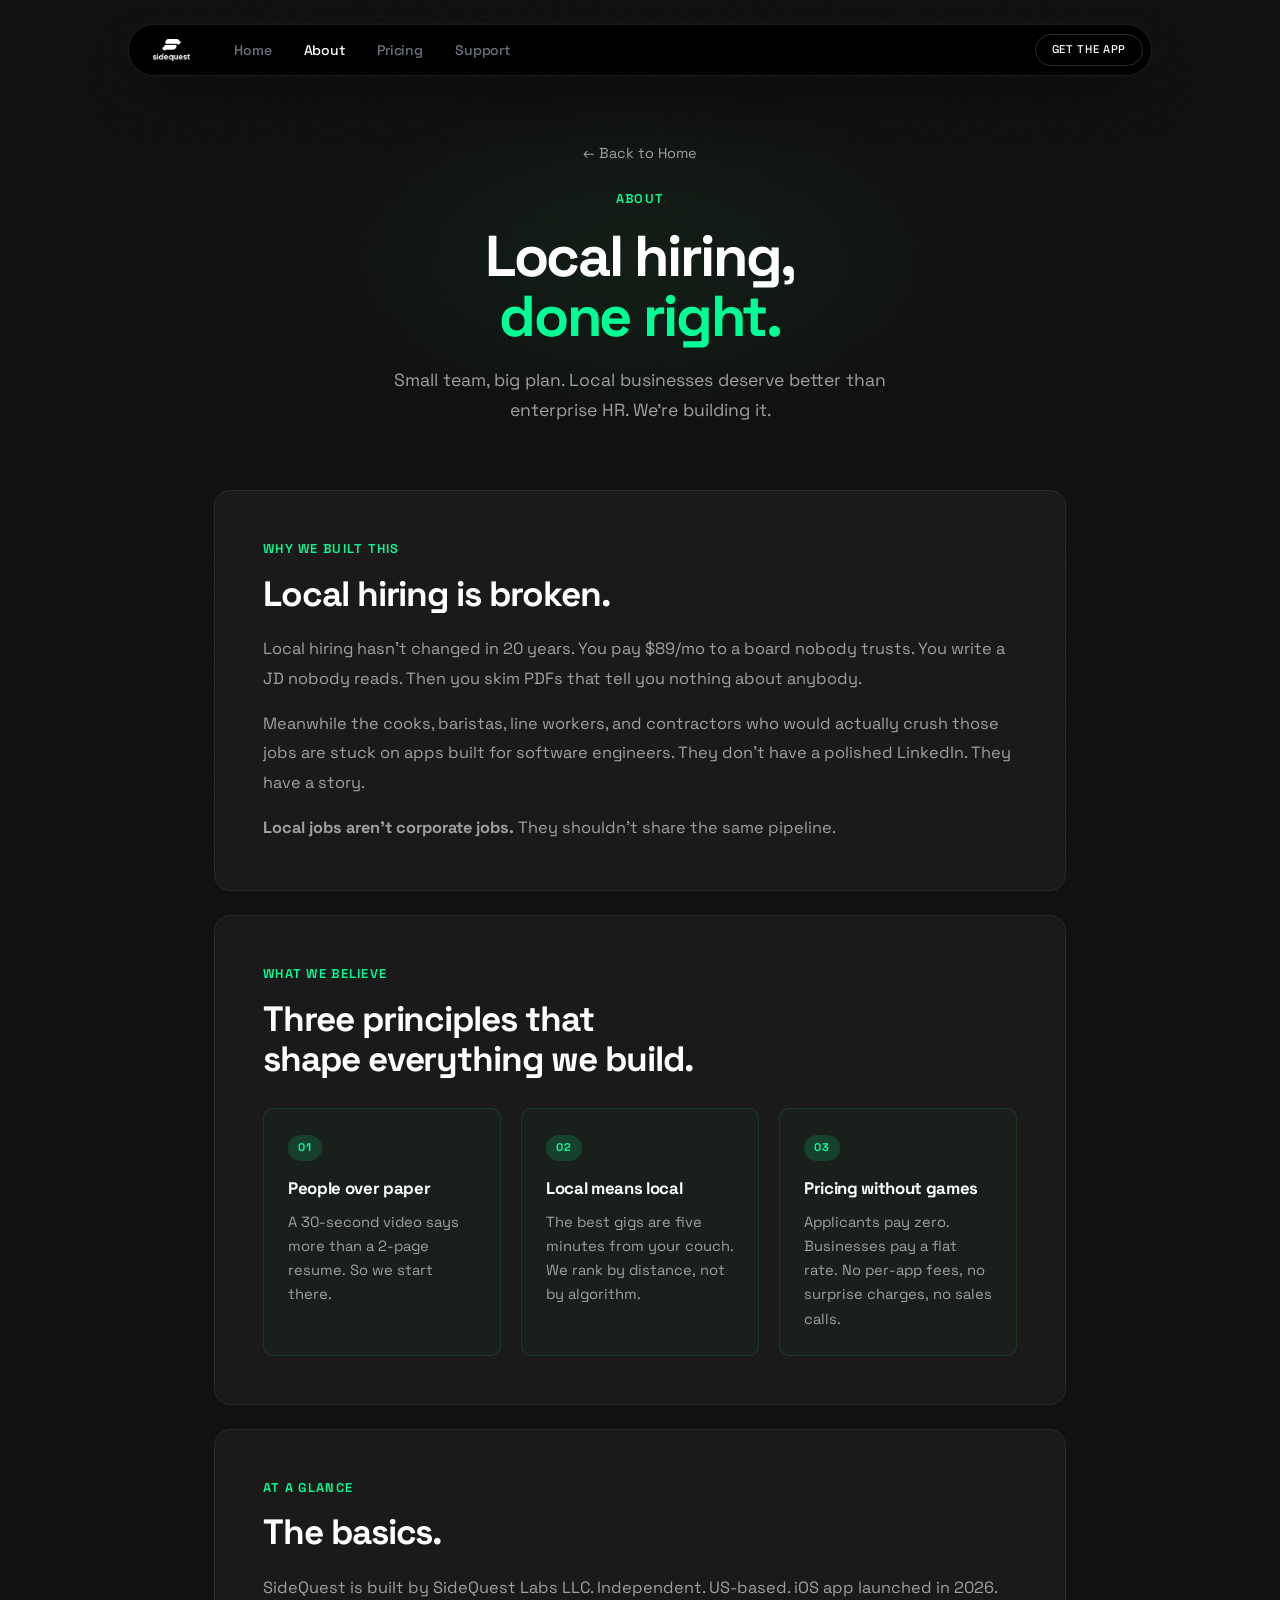
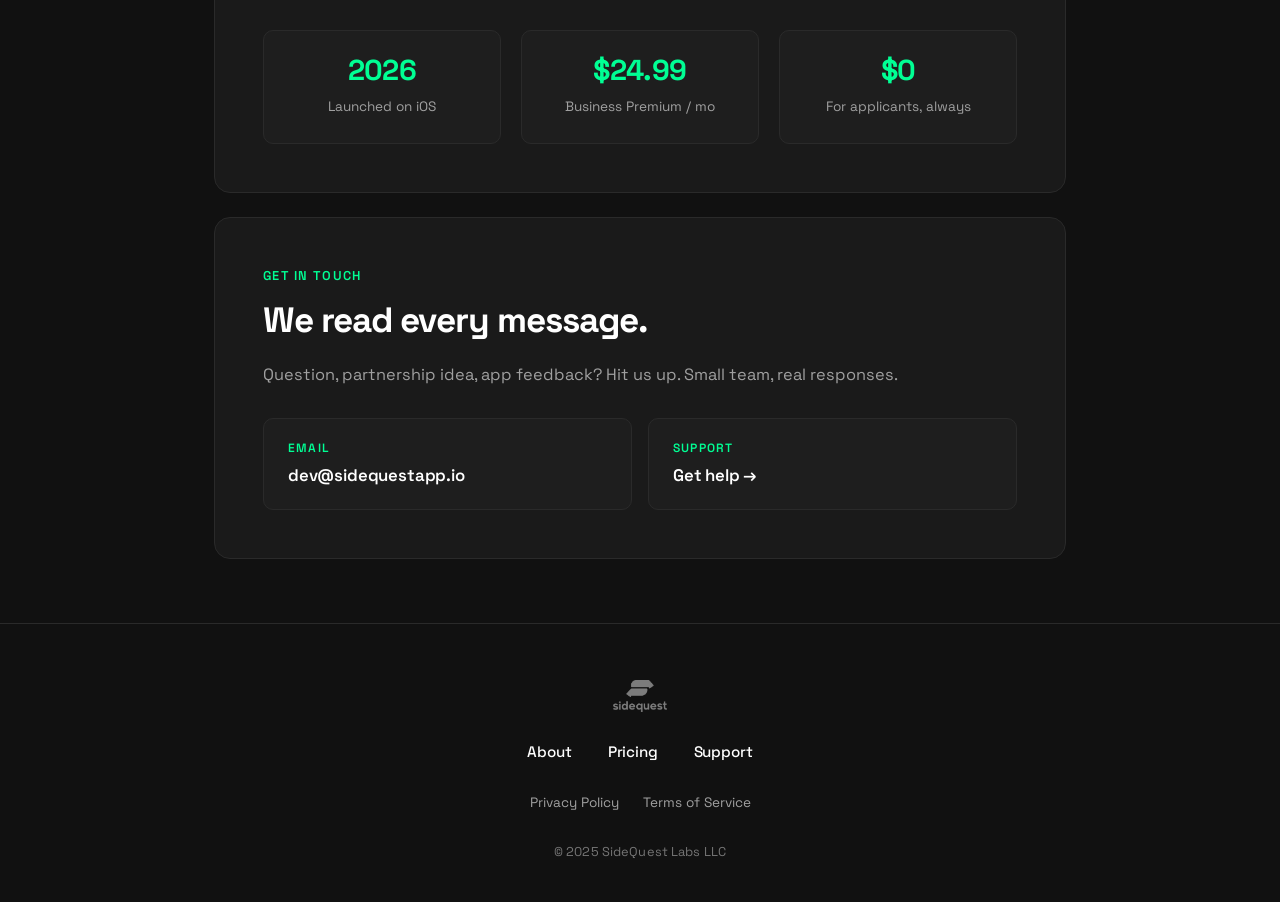
==== commit 903261cd: "refine landing page" ====
--- a/about.html
+++ b/about.html
@@ -217,8 +217,8 @@
   <section class="about-hero reveal">
     <a href="/" class="about-back">&larr; Back to Home</a>
     <div class="section-label">About</div>
-    <h1>Building a better way<br>to <span class="accent">hire locally.</span></h1>
-    <p>SideQuest is a small, independent team rethinking what local hiring looks like in the age of swipe-and-tap. We believe local opportunity deserves better tools &mdash; not more friction.</p>
+    <h1>Local hiring,<br><span class="accent">done right.</span></h1>
+    <p>Small team, big plan. Local businesses deserve better than enterprise HR. We&rsquo;re building it.</p>
   </section>
 
   <div class="about-container">
@@ -227,9 +227,9 @@
     <section class="about-block reveal">
       <div class="section-label">Why we built this</div>
       <h2>Local hiring is broken.</h2>
-      <p>The way local businesses hire today hasn't changed in 20 years. You write a job description nobody reads, pay $89 a month to a board nobody trusts, then sift through PDF resumes that say almost nothing about who someone actually is.</p>
-      <p>Meanwhile, the people who'd be great for those roles &mdash; the cooks, baristas, retail associates, line workers, contractors &mdash; are scrolling through job apps built for software engineers and corporate recruiters. They don't have a polished LinkedIn. They have a story to tell.</p>
-      <p>SideQuest exists because <strong>local jobs are not the same as corporate jobs</strong>. They shouldn't share the same pipeline.</p>
+      <p>Local hiring hasn&rsquo;t changed in 20 years. You pay $89/mo to a board nobody trusts. You write a JD nobody reads. Then you skim PDFs that tell you nothing about anybody.</p>
+      <p>Meanwhile the cooks, baristas, line workers, and contractors who would actually crush those jobs are stuck on apps built for software engineers. They don&rsquo;t have a polished LinkedIn. They have a story.</p>
+      <p><strong>Local jobs aren&rsquo;t corporate jobs.</strong> They shouldn&rsquo;t share the same pipeline.</p>
     </section>
 
     <!-- WHAT WE BELIEVE -->
@@ -241,17 +241,17 @@
         <div class="principle-card">
           <span class="principle-num">01</span>
           <h3>People over paper</h3>
-          <p>A 30-second video tells a business more about a candidate than a 2-page resume ever could. We lead with the person.</p>
+          <p>A 30-second video says more than a 2-page resume. So we start there.</p>
         </div>
         <div class="principle-card">
           <span class="principle-num">02</span>
           <h3>Local means local</h3>
-          <p>The most rewarding jobs are often a five-minute walk away. We surface opportunity by geography, not algorithm.</p>
+          <p>The best gigs are five minutes from your couch. We rank by distance, not by algorithm.</p>
         </div>
         <div class="principle-card">
           <span class="principle-num">03</span>
-          <h3>Fair, transparent pricing</h3>
-          <p>Applicants never pay to apply. Businesses pay a flat rate that's a fraction of legacy job boards &mdash; no per-application surcharges, no surprise fees.</p>
+          <h3>Pricing without games</h3>
+          <p>Applicants pay zero. Businesses pay a flat rate. No per-app fees, no surprise charges, no sales calls.</p>
         </div>
       </div>
     </section>
@@ -260,7 +260,7 @@
     <section class="about-block reveal">
       <div class="section-label">At a glance</div>
       <h2>The basics.</h2>
-      <p>SideQuest is built by SideQuest Labs LLC, an independent team based in the United States. The iOS app launched in 2026.</p>
+      <p>SideQuest is built by SideQuest Labs LLC. Independent. US-based. iOS app launched in 2026.</p>
       <div class="stats-row">
         <div class="stat">
           <span class="stat-num">2026</span>
@@ -281,7 +281,7 @@
     <section class="about-block reveal">
       <div class="section-label">Get in touch</div>
       <h2>We read every message.</h2>
-      <p>Got a question, a partnership idea, or feedback on the app? Reach out &mdash; we're a small team and we actually respond.</p>
+      <p>Question, partnership idea, app feedback? Hit us up. Small team, real responses.</p>
 
       <div class="contact-row">
         <a href="mailto:dev@sidequestapp.io" class="contact-btn">
